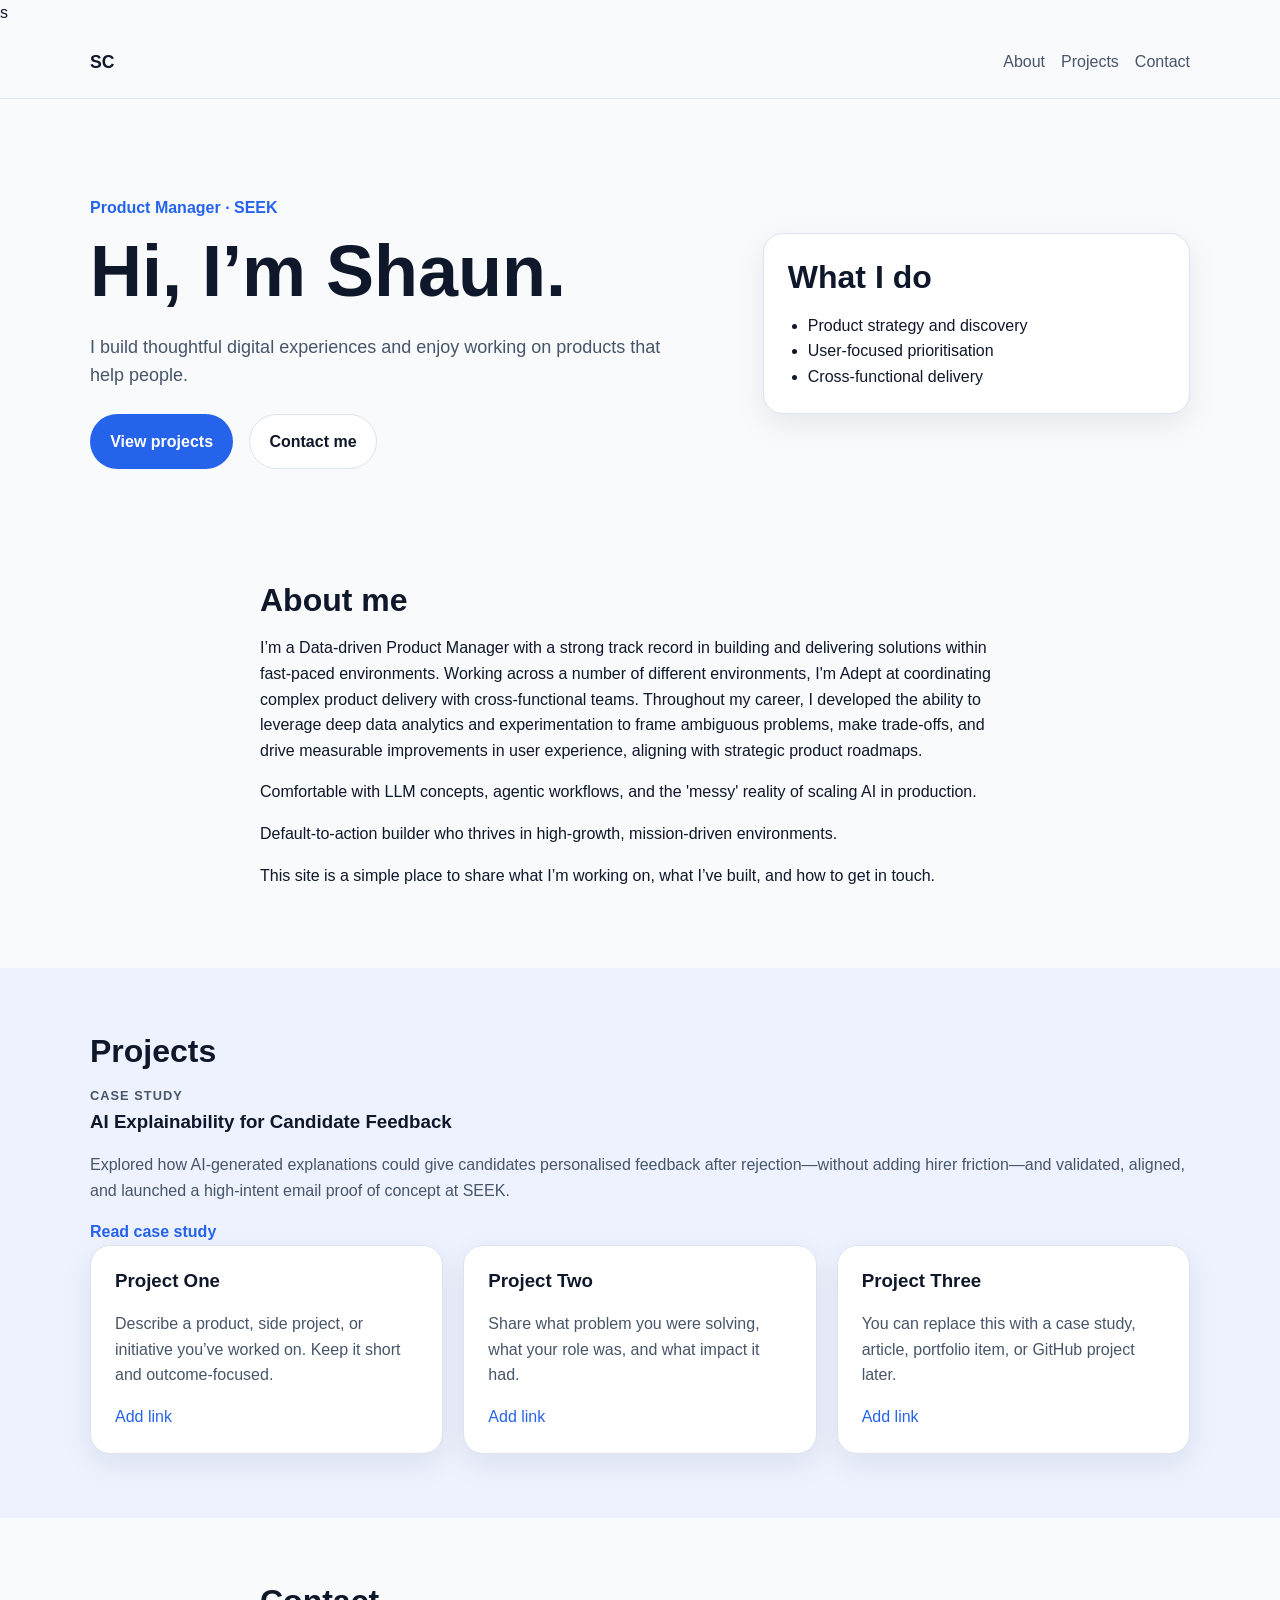
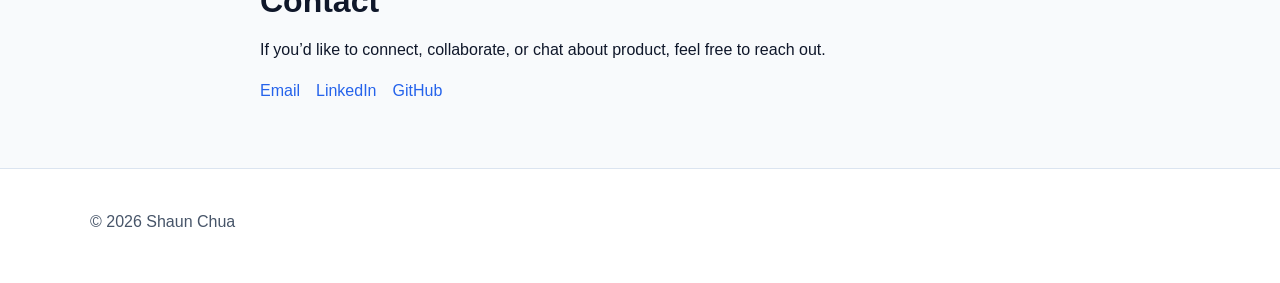
==== index.html @ 6f753bdd "Add files via upload" ====
<!DOCTYPE html>
<html lang="en">
<head>
  <meta charset="UTF-8" />
  <meta name="viewport" content="width=device-width, initial-scale=1.0" />
  <title>Shaun Chua | Product Manager</title>
  <meta name="description" content="Shaun Chua, Product Manager." />
  <link rel="stylesheet" href="style.css" />
</head>
<body>
  <header class="site-header">s
    <div class="container nav">
      <a class="logo" href="#home">SC</a>
      <nav>
        <a href="#about">About</a>
        <a href="#projects">Projects</a>
        <a href="#contact">Contact</a>
      </nav>
    </div>
  </header>

  <main id="home">
    <section class="hero">
      <div class="container hero-grid">
        <div>
          <p class="eyebrow">Product Manager · SEEK</p>
          <h1>Hi, I’m Shaun.</h1>
          <p class="intro">
            I build thoughtful digital experiences and enjoy working on products that help people.
          </p>
          <div class="hero-actions">
            <a class="button primary" href="#projects">View projects</a>
            <a class="button secondary" href="mailto:schua@seek.com.au">Contact me</a>
          </div>
        </div>
        <div class="card highlight">
          <h2>What I do</h2>
          <ul>
            <li>Product strategy and discovery</li>
            <li>User-focused prioritisation</li>
            <li>Cross-functional delivery</li>
          </ul>
        </div>
      </div>
    </section>

    <section id="about" class="section">
      <div class="container narrow">
        <h2>About me</h2>
        <p>
          I’m a Data-driven Product Manager with a strong track record in building and delivering solutions within fast-paced environments. Working across a number of different environments, I'm Adept at coordinating complex product delivery with cross-functional teams. 
          Throughout my career, I developed the ability to leverage deep data analytics and experimentation to frame ambiguous problems, make trade-offs, and drive measurable improvements in user experience, aligning with strategic product roadmaps. 
        </p>
        <p>
        Comfortable with LLM concepts, agentic workflows, and the 'messy' reality of scaling AI in production. 
        </p>
        <p>
        Default-to-action builder who thrives in high-growth, mission-driven environments.
        <p>
          This site is a simple place to share what I’m working on, what I’ve built, and how to get in touch.
        </p>
      </div>
    </section>

    <section id="projects" class="section alt">
      <div class="container">
        <h2>Projects</h2>
        <article class="project-card">
          <p class="project-tag">Case Study</p>
          <h3>AI Explainability for Candidate Feedback</h3>
          <p>
            Explored how AI-generated explanations could give candidates personalised feedback after rejection—without adding hirer friction—and validated, aligned, and launched a high-intent email proof of concept at SEEK.
          </p>
          <a class="project-link" href="/projects/project-genai-seek.html">Read case study</a>
        </article>        
        <div class="project-grid">
          <article class="card project-card">
            <h3>Project One</h3>
            <p>Describe a product, side project, or initiative you’ve worked on. Keep it short and outcome-focused.</p>
            <a href="#">Add link</a>
          </article>
          <article class="card project-card">
            <h3>Project Two</h3>
            <p>Share what problem you were solving, what your role was, and what impact it had.</p>
            <a href="#">Add link</a>
          </article>
          <article class="card project-card">
            <h3>Project Three</h3>
            <p>You can replace this with a case study, article, portfolio item, or GitHub project later.</p>
            <a href="#">Add link</a>
          </article>
        </div>
      </div>
    </section>

    <section id="contact" class="section">
      <div class="container narrow">
        <h2>Contact</h2>
        <p>If you’d like to connect, collaborate, or chat about product, feel free to reach out.</p>
        <div class="contact-links">
          <a href="mailto:shaaunc@gmail.com">Email</a>
          <a href="https://www.linkedin.com/in/shaun-chua/" target="_blank" rel="noreferrer">LinkedIn</a>
          <a href="https://github.com/SC-hub1" target="_blank" rel="noreferrer">GitHub</a>
        </div>
      </div>
    </section>
  </main>

  <footer class="site-footer">
    <div class="container footer-content">
      <p>© 2026 Shaun Chua</p>
    </div>
  </footer>
</body>
</html>
---- style.css ----
:root {
  --bg: #f8fafc;
  --surface: #ffffff;
  --surface-alt: #eef2ff;
  --text: #0f172a;
  --muted: #475569;
  --border: #dbe4f0;
  --primary: #2563eb;
  --primary-dark: #1d4ed8;
  --shadow: 0 10px 30px rgba(15, 23, 42, 0.08);
}

* {
  box-sizing: border-box;
}

html {
  scroll-behavior: smooth;
}

body {
  margin: 0;
  font-family: Inter, Arial, sans-serif;
  background: var(--bg);
  color: var(--text);
  line-height: 1.6;
}

a {
  color: var(--primary);
  text-decoration: none;
}

a:hover {
  text-decoration: underline;
}

.container {
  width: min(1100px, calc(100% - 2rem));
  margin: 0 auto;
}

.narrow {
  width: min(760px, calc(100% - 2rem));
}

.site-header {
  position: sticky;
  top: 0;
  z-index: 10;
  background: rgba(248, 250, 252, 0.92);
  backdrop-filter: blur(12px);
  border-bottom: 1px solid var(--border);
}

.nav {
  display: flex;
  align-items: center;
  justify-content: space-between;
  min-height: 72px;
}

.logo {
  font-weight: 700;
  font-size: 1.1rem;
  color: var(--text);
}

nav {
  display: flex;
  gap: 1rem;
}

nav a {
  color: var(--muted);
  font-weight: 500;
}

.hero {
  padding: 5rem 0 3rem;
}

.hero-grid {
  display: grid;
  grid-template-columns: 1.5fr 1fr;
  gap: 2rem;
  align-items: center;
}

.eyebrow {
  color: var(--primary);
  font-weight: 700;
  margin-bottom: 0.5rem;
}

h1,
 h2,
 h3 {
  line-height: 1.2;
  margin-top: 0;
}

h1 {
  font-size: clamp(2.5rem, 6vw, 4.5rem);
  margin-bottom: 1rem;
}

h2 {
  font-size: 2rem;
  margin-bottom: 1rem;
}

.intro {
  font-size: 1.125rem;
  color: var(--muted);
  max-width: 58ch;
}

.hero-actions {
  display: flex;
  gap: 1rem;
  flex-wrap: wrap;
  margin-top: 1.5rem;
}

.button {
  display: inline-block;
  padding: 0.85rem 1.2rem;
  border-radius: 999px;
  font-weight: 600;
  border: 1px solid transparent;
}

.button:hover {
  text-decoration: none;
}

.button.primary {
  background: var(--primary);
  color: white;
}

.button.primary:hover {
  background: var(--primary-dark);
}

.button.secondary {
  background: white;
  color: var(--text);
  border-color: var(--border);
}

.section {
  padding: 4rem 0;
}

.alt {
  background: var(--surface-alt);
}

.card {
  background: var(--surface);
  border: 1px solid var(--border);
  border-radius: 20px;
  padding: 1.5rem;
  box-shadow: var(--shadow);
}

.highlight ul {
  padding-left: 1.25rem;
  margin-bottom: 0;
}

.project-grid {
  display: grid;
  grid-template-columns: repeat(3, 1fr);
  gap: 1.25rem;
}

.project-card p {
  color: var(--muted);
}

.contact-links {
  display: flex;
  gap: 1rem;
  flex-wrap: wrap;
  margin-top: 1rem;
}

.site-footer {
  border-top: 1px solid var(--border);
  padding: 1.5rem 0 2rem;
  background: white;
}

.footer-content {
  display: flex;
  justify-content: space-between;
  gap: 1rem;
  flex-wrap: wrap;
  color: var(--muted);
}

@media (max-width: 800px) {
  .hero-grid,
  .project-grid {
    grid-template-columns: 1fr;
  }

  .nav {
    flex-direction: column;
    justify-content: center;
    padding: 1rem 0;
    gap: 0.75rem;
  }

  .hero {
    padding-top: 3rem;
  }

  h1 {
    font-size: 2.5rem;
  }
}
.project-tag,
.meta-label {
  display: block;
  text-transform: uppercase;
  letter-spacing: 0.08em;
  font-size: 0.8rem;
  font-weight: 600;
  color: var(--muted);
  margin-bottom: 0.25rem;
}

.project-meta {
  display: grid;
  grid-template-columns: repeat(auto-fit, minmax(160px, 1fr));
  gap: 1.25rem;
  margin-top: 2rem;
}

.project-meta p {
  margin: 0;
  font-weight: 600;
}

.project-body h2:not(:first-child) {
  margin-top: 2.5rem;
}

.project-body h3 {
  font-size: 1.25rem;
  margin-top: 1.75rem;
  margin-bottom: 0.75rem;
}

.project-body p,
.project-body ul {
  color: var(--muted);
}

.project-body blockquote {
  margin: 1.5rem 0;
  padding: 1.25rem 1.5rem;
  border-left: 4px solid var(--primary);
  background: var(--surface);
  border-radius: 0 12px 12px 0;
}

.project-body blockquote p {
  margin: 0;
  color: var(--text);
  font-size: 1.05rem;
}

.project-link,
.back-link a {
  color: var(--primary);
  font-weight: 600;
}

.back-link {
  margin-bottom: 1rem;
}

.back-link a:hover,
.project-link:hover {
  text-decoration: underline;
}
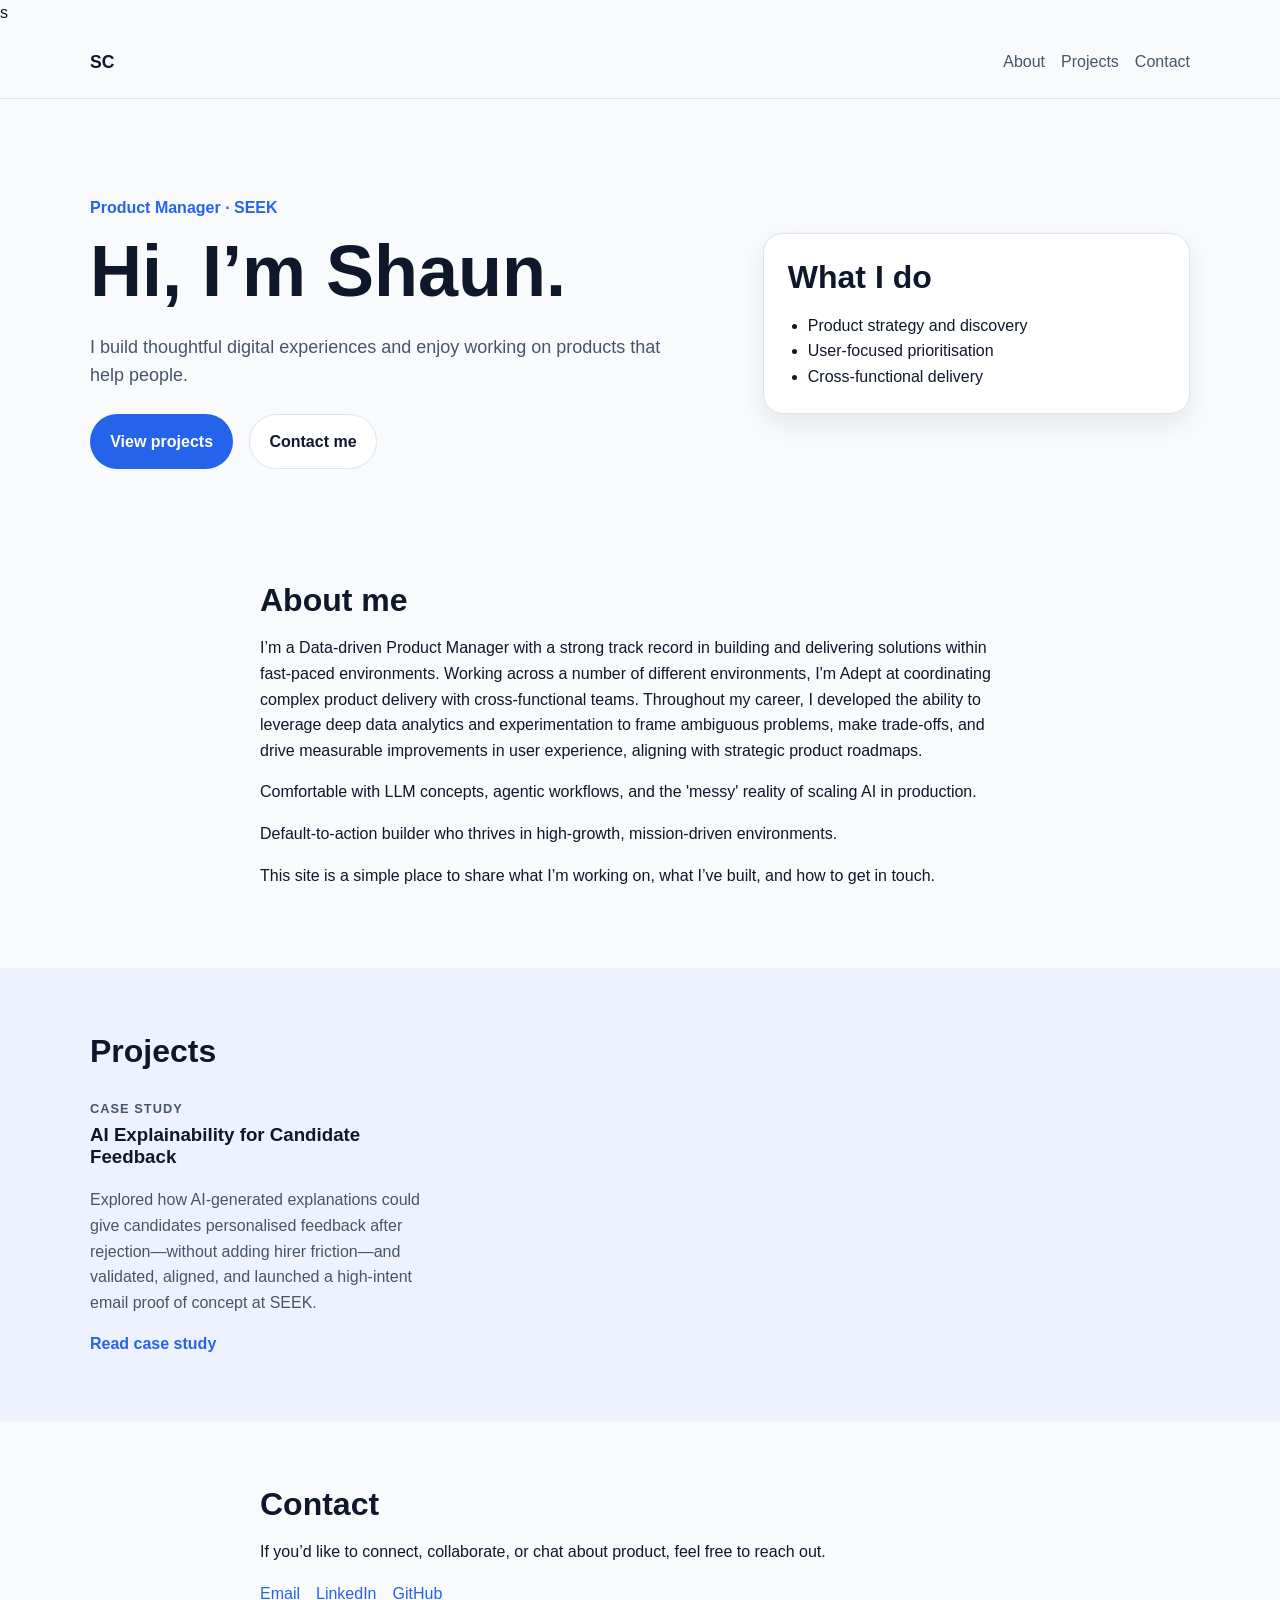
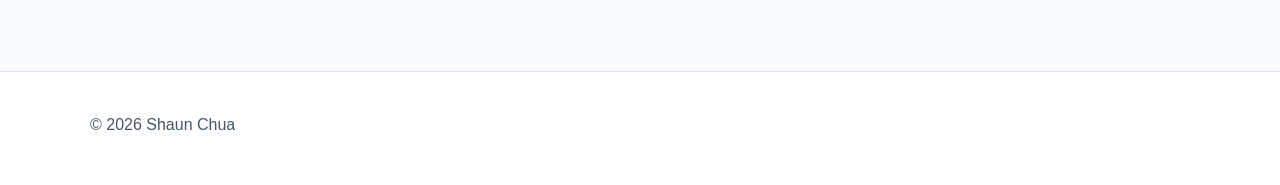
==== commit e5ef2799: "Update index.html" ====
--- a/index.html
+++ b/index.html
@@ -64,31 +64,16 @@
 
     <section id="projects" class="section alt">
       <div class="container">
-        <h2>Projects</h2>
-        <article class="project-card">
-          <p class="project-tag">Case Study</p>
-          <h3>AI Explainability for Candidate Feedback</h3>
+        <h2>Projects</h2>   
+        <div class="project-grid">
+          <article class="project-card">
+            <p class="project-tag">Case Study</p>
+            <h3>AI Explainability for Candidate Feedback</h3>
           <p>
             Explored how AI-generated explanations could give candidates personalised feedback after rejection—without adding hirer friction—and validated, aligned, and launched a high-intent email proof of concept at SEEK.
           </p>
           <a class="project-link" href="/projects/project-genai-seek.html">Read case study</a>
-        </article>        
-        <div class="project-grid">
-          <article class="card project-card">
-            <h3>Project One</h3>
-            <p>Describe a product, side project, or initiative you’ve worked on. Keep it short and outcome-focused.</p>
-            <a href="#">Add link</a>
-          </article>
-          <article class="card project-card">
-            <h3>Project Two</h3>
-            <p>Share what problem you were solving, what your role was, and what impact it had.</p>
-            <a href="#">Add link</a>
-          </article>
-          <article class="card project-card">
-            <h3>Project Three</h3>
-            <p>You can replace this with a case study, article, portfolio item, or GitHub project later.</p>
-            <a href="#">Add link</a>
-          </article>
+        </article>     
         </div>
       </div>
     </section>
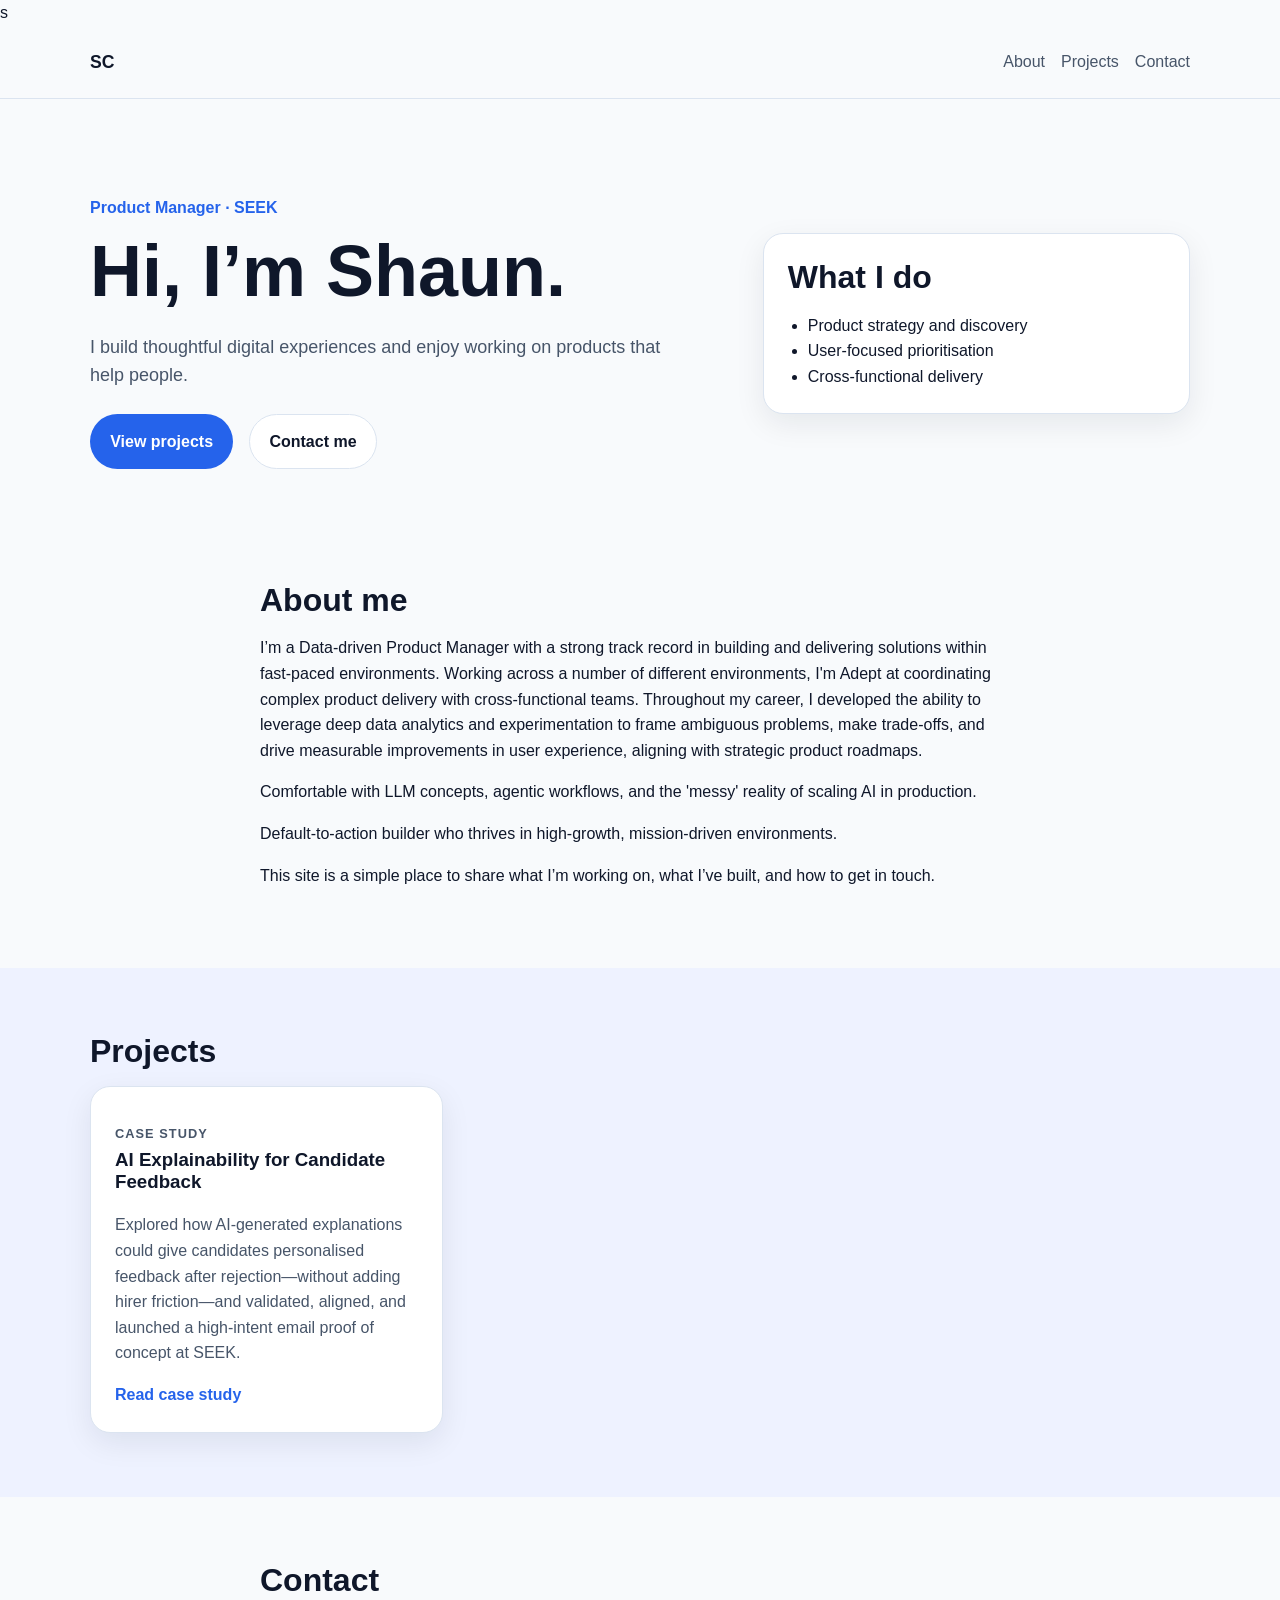
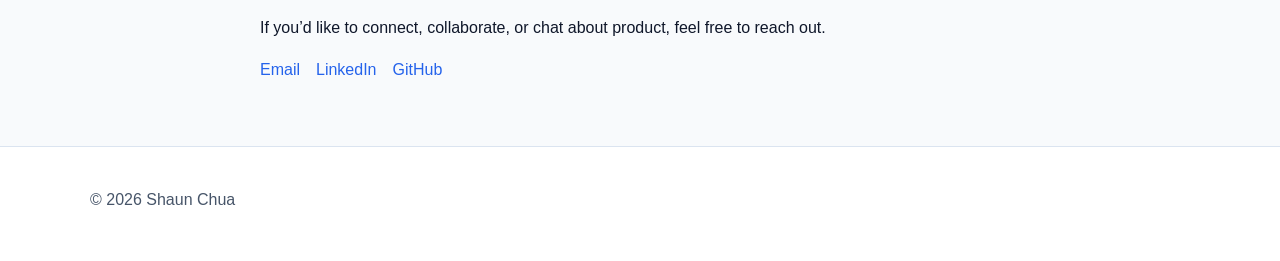
==== commit fe42dae7: "Update index.html" ====
--- a/index.html
+++ b/index.html
@@ -66,7 +66,7 @@
       <div class="container">
         <h2>Projects</h2>   
         <div class="project-grid">
-          <article class="project-card">
+          <article class="card project-card">
             <p class="project-tag">Case Study</p>
             <h3>AI Explainability for Candidate Feedback</h3>
           <p>
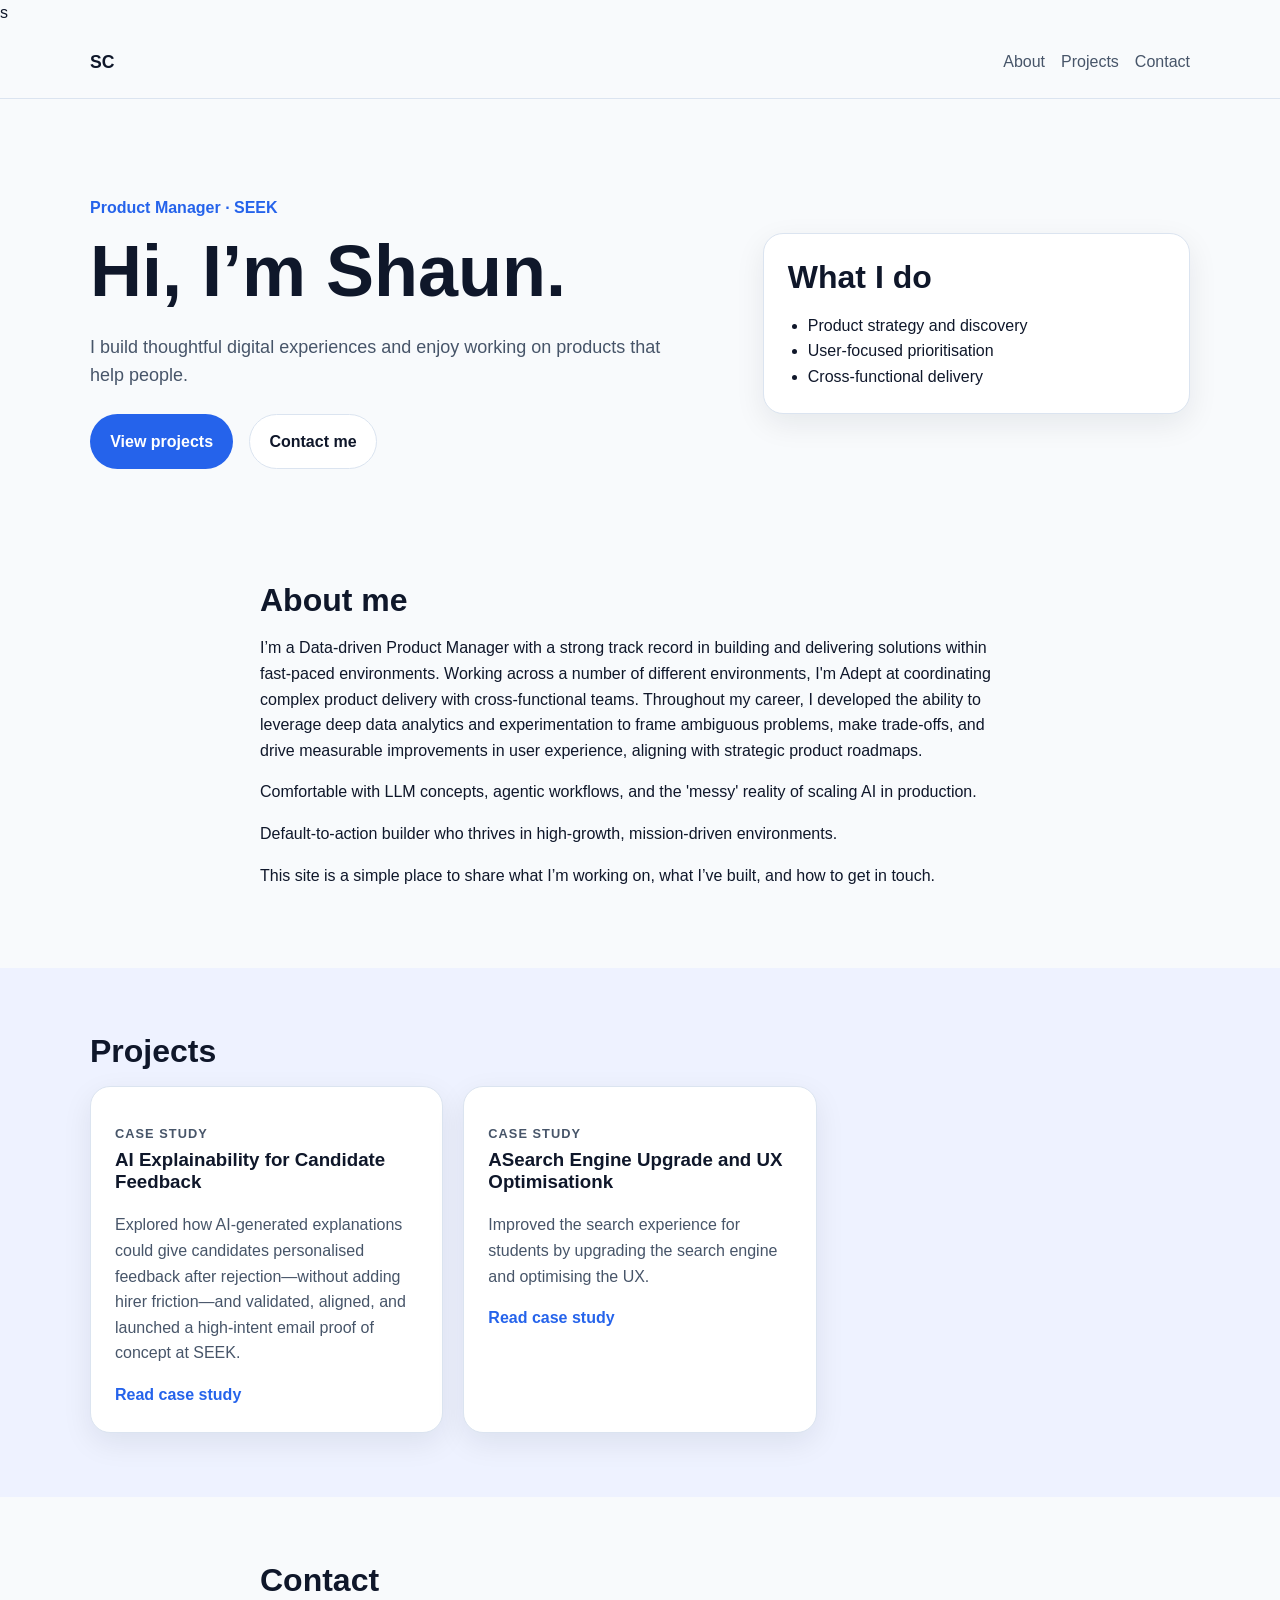
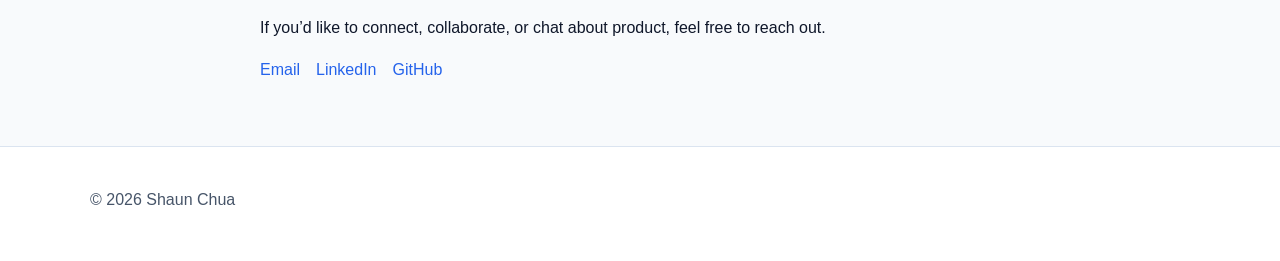
==== commit ce3db368: "Update index.html" ====
--- a/index.html
+++ b/index.html
@@ -74,6 +74,14 @@
           </p>
           <a class="project-link" href="/projects/project-genai-seek.html">Read case study</a>
         </article>     
+        <article class="card project-card">
+            <p class="project-tag">Case Study</p>
+            <h3>ASearch Engine Upgrade and UX Optimisationk</h3>
+          <p>
+          Improved the search experience for students by upgrading the search engine and optimising the UX.
+          </p>
+          <a class="project-link" href="/projects/project-search-exp-cfox.html">Read case study</a>
+        </article>    
         </div>
       </div>
     </section>
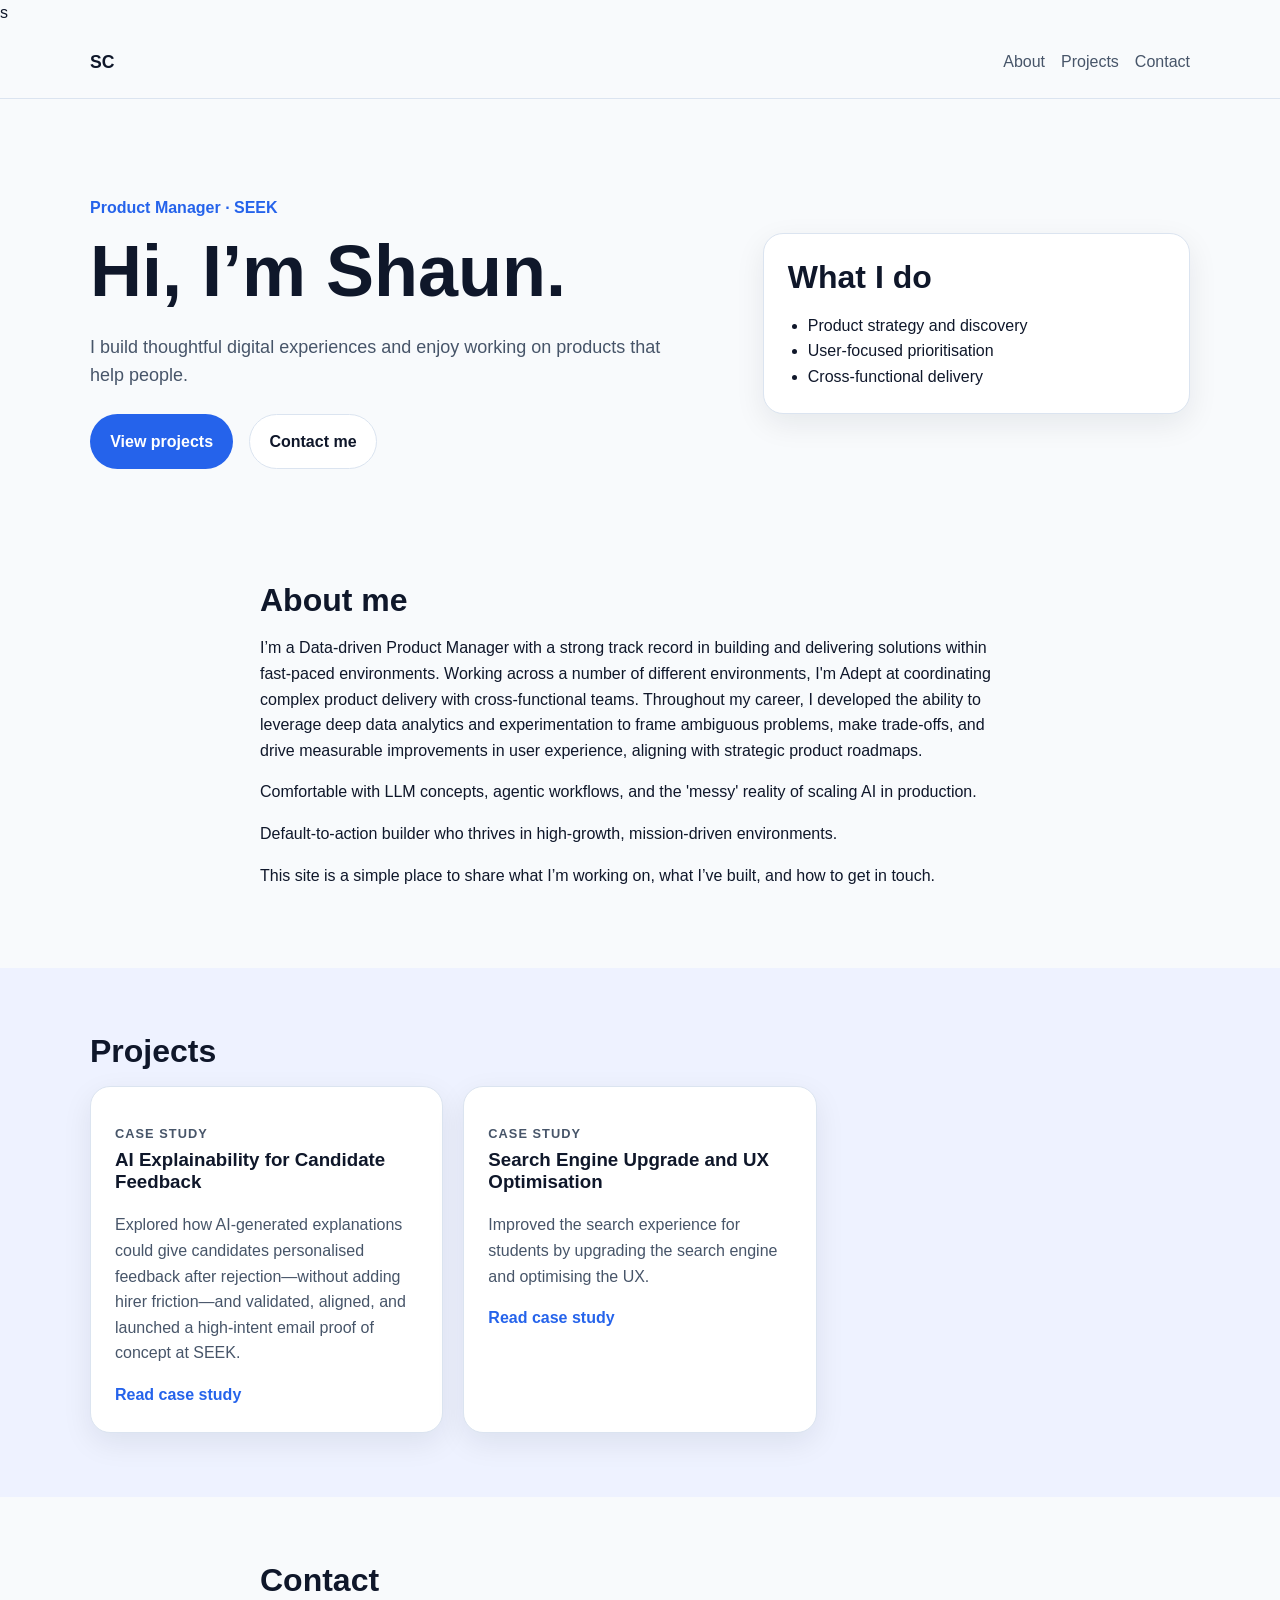
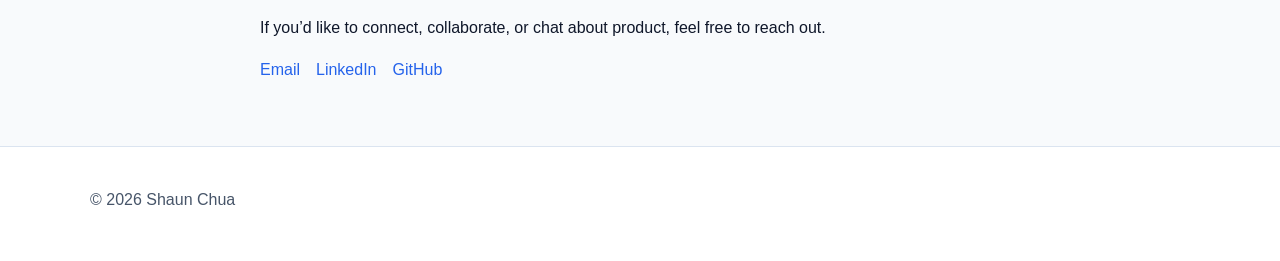
==== commit 5b3a8a3d: "Update index.html" ====
--- a/index.html
+++ b/index.html
@@ -76,7 +76,7 @@
         </article>     
         <article class="card project-card">
             <p class="project-tag">Case Study</p>
-            <h3>ASearch Engine Upgrade and UX Optimisationk</h3>
+            <h3>Search Engine Upgrade and UX Optimisation</h3>
           <p>
           Improved the search experience for students by upgrading the search engine and optimising the UX.
           </p>
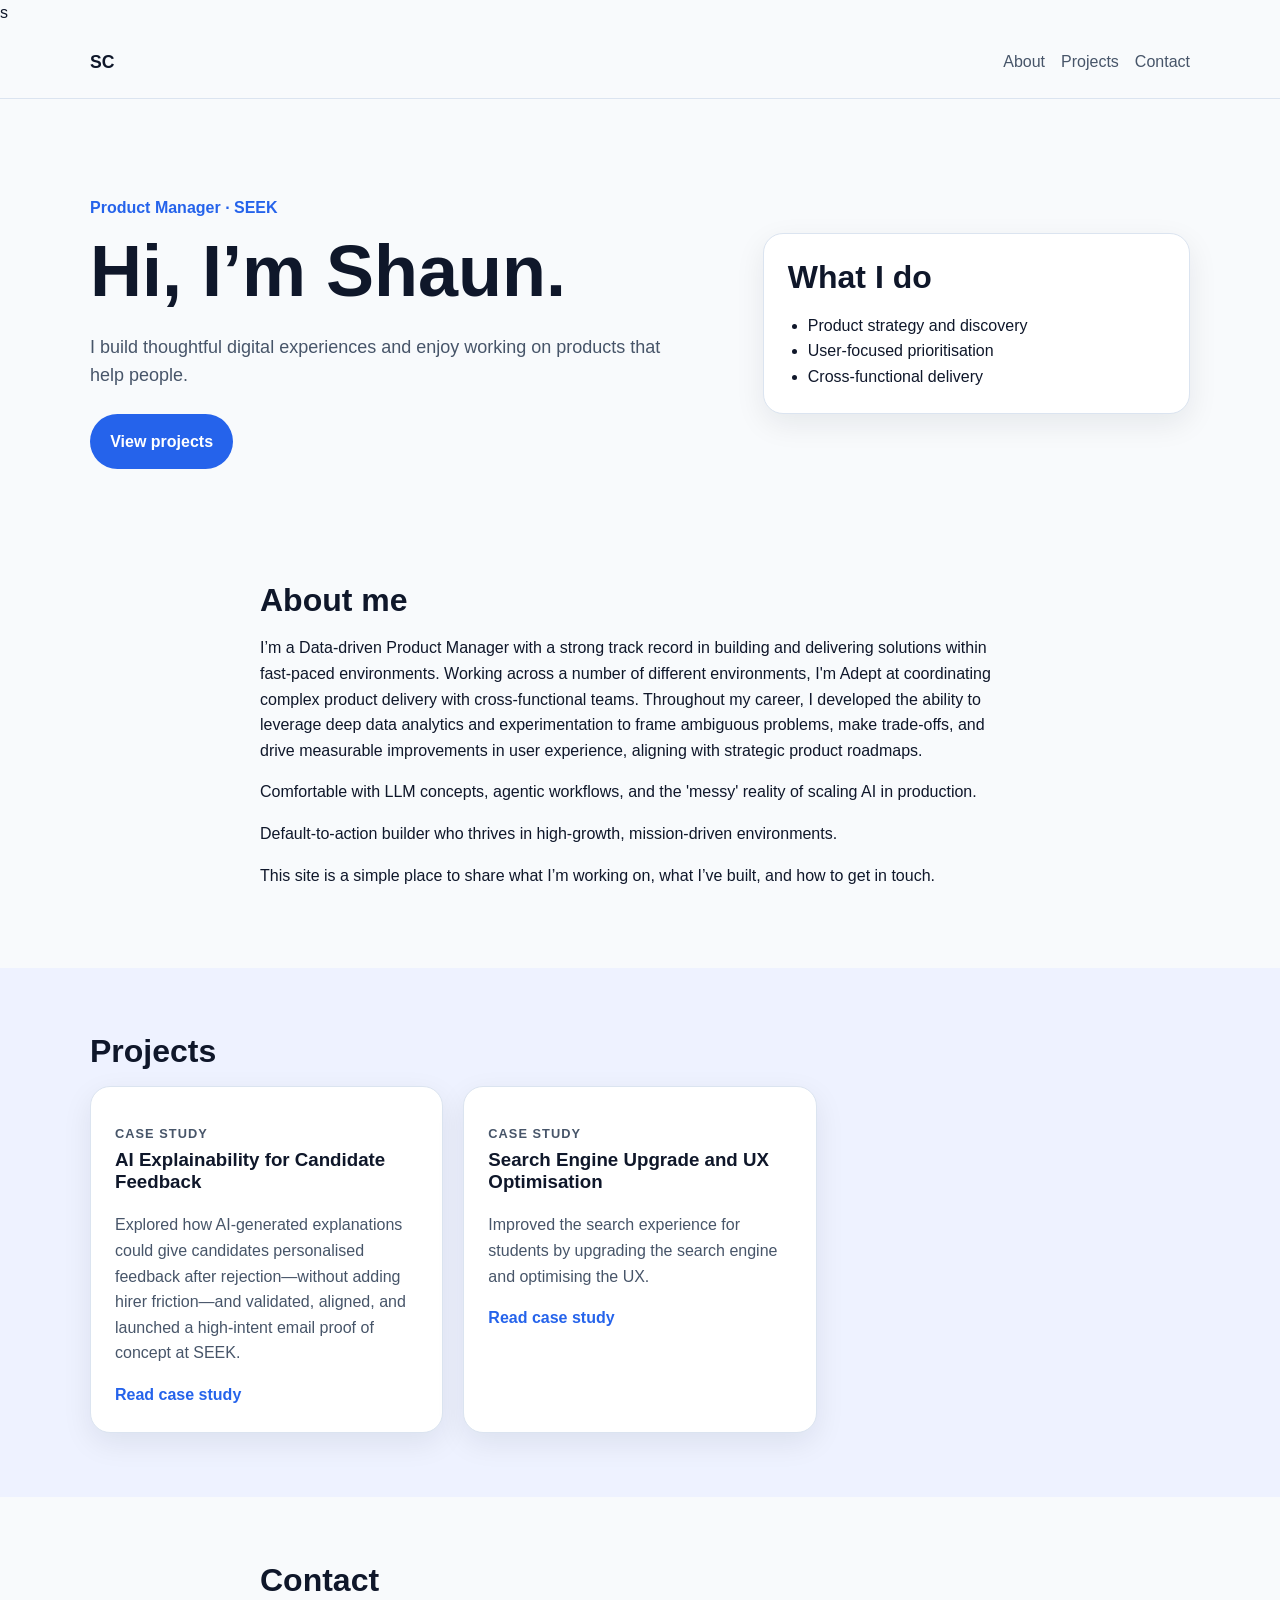
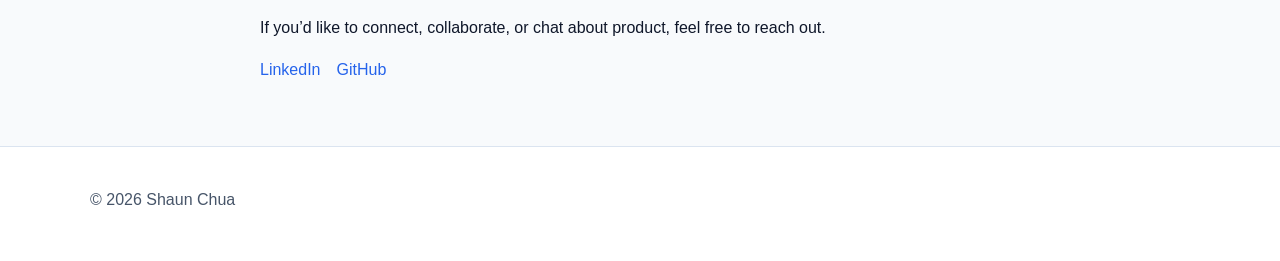
==== commit 48b0e386: "Update index.html" ====
--- a/index.html
+++ b/index.html
@@ -30,7 +30,6 @@
           </p>
           <div class="hero-actions">
             <a class="button primary" href="#projects">View projects</a>
-            <a class="button secondary" href="mailto:schua@seek.com.au">Contact me</a>
           </div>
         </div>
         <div class="card highlight">
@@ -91,7 +90,6 @@
         <h2>Contact</h2>
         <p>If you’d like to connect, collaborate, or chat about product, feel free to reach out.</p>
         <div class="contact-links">
-          <a href="mailto:shaaunc@gmail.com">Email</a>
           <a href="https://www.linkedin.com/in/shaun-chua/" target="_blank" rel="noreferrer">LinkedIn</a>
           <a href="https://github.com/SC-hub1" target="_blank" rel="noreferrer">GitHub</a>
         </div>
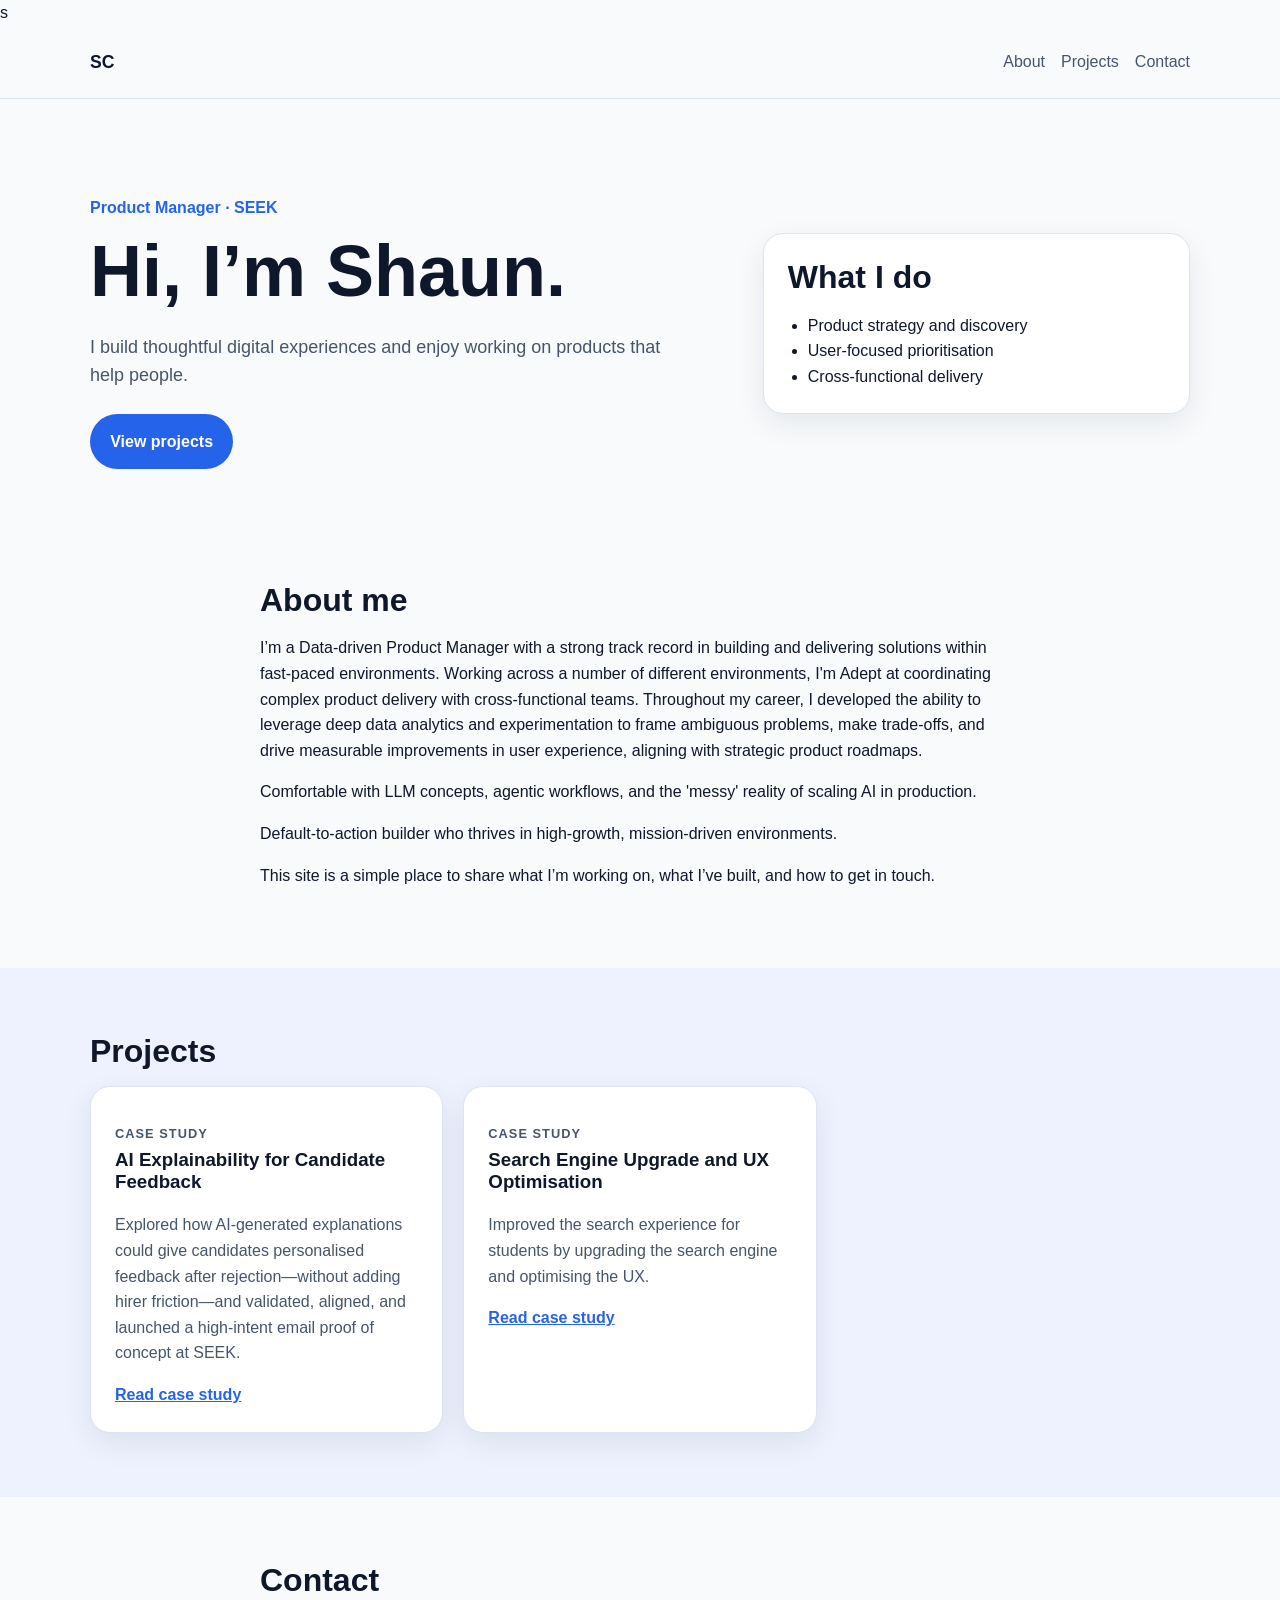
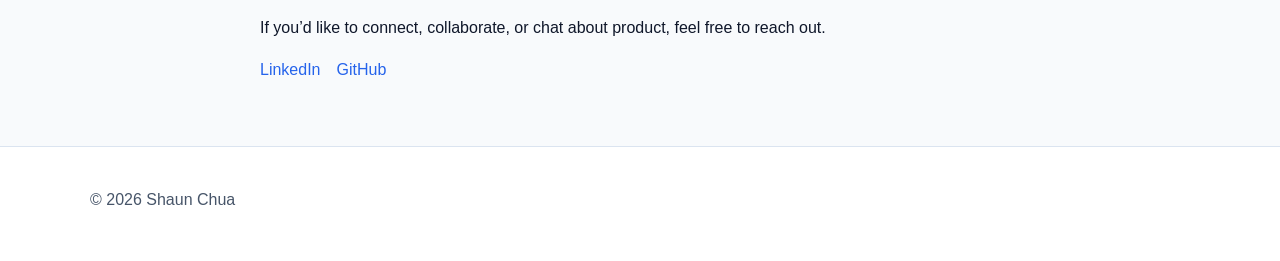
==== commit 8c6ca411: "Update index.html" ====
--- a/index.html
+++ b/index.html
@@ -71,7 +71,7 @@
           <p>
             Explored how AI-generated explanations could give candidates personalised feedback after rejection—without adding hirer friction—and validated, aligned, and launched a high-intent email proof of concept at SEEK.
           </p>
-          <a class="project-link" href="/projects/project-genai-seek.html">Read case study</a>
+          <a class="project-link" href="/projects/project-genai-seek.html" style="text-decoration: underline;">Read case study</a>
         </article>     
         <article class="card project-card">
             <p class="project-tag">Case Study</p>
@@ -79,7 +79,7 @@
           <p>
           Improved the search experience for students by upgrading the search engine and optimising the UX.
           </p>
-          <a class="project-link" href="/projects/project-search-exp-cfox.html">Read case study</a>
+          <a class="project-link" href="/projects/project-search-exp-cfox.html" style="text-decoration: underline;">Read case study</a>
         </article>    
         </div>
       </div>
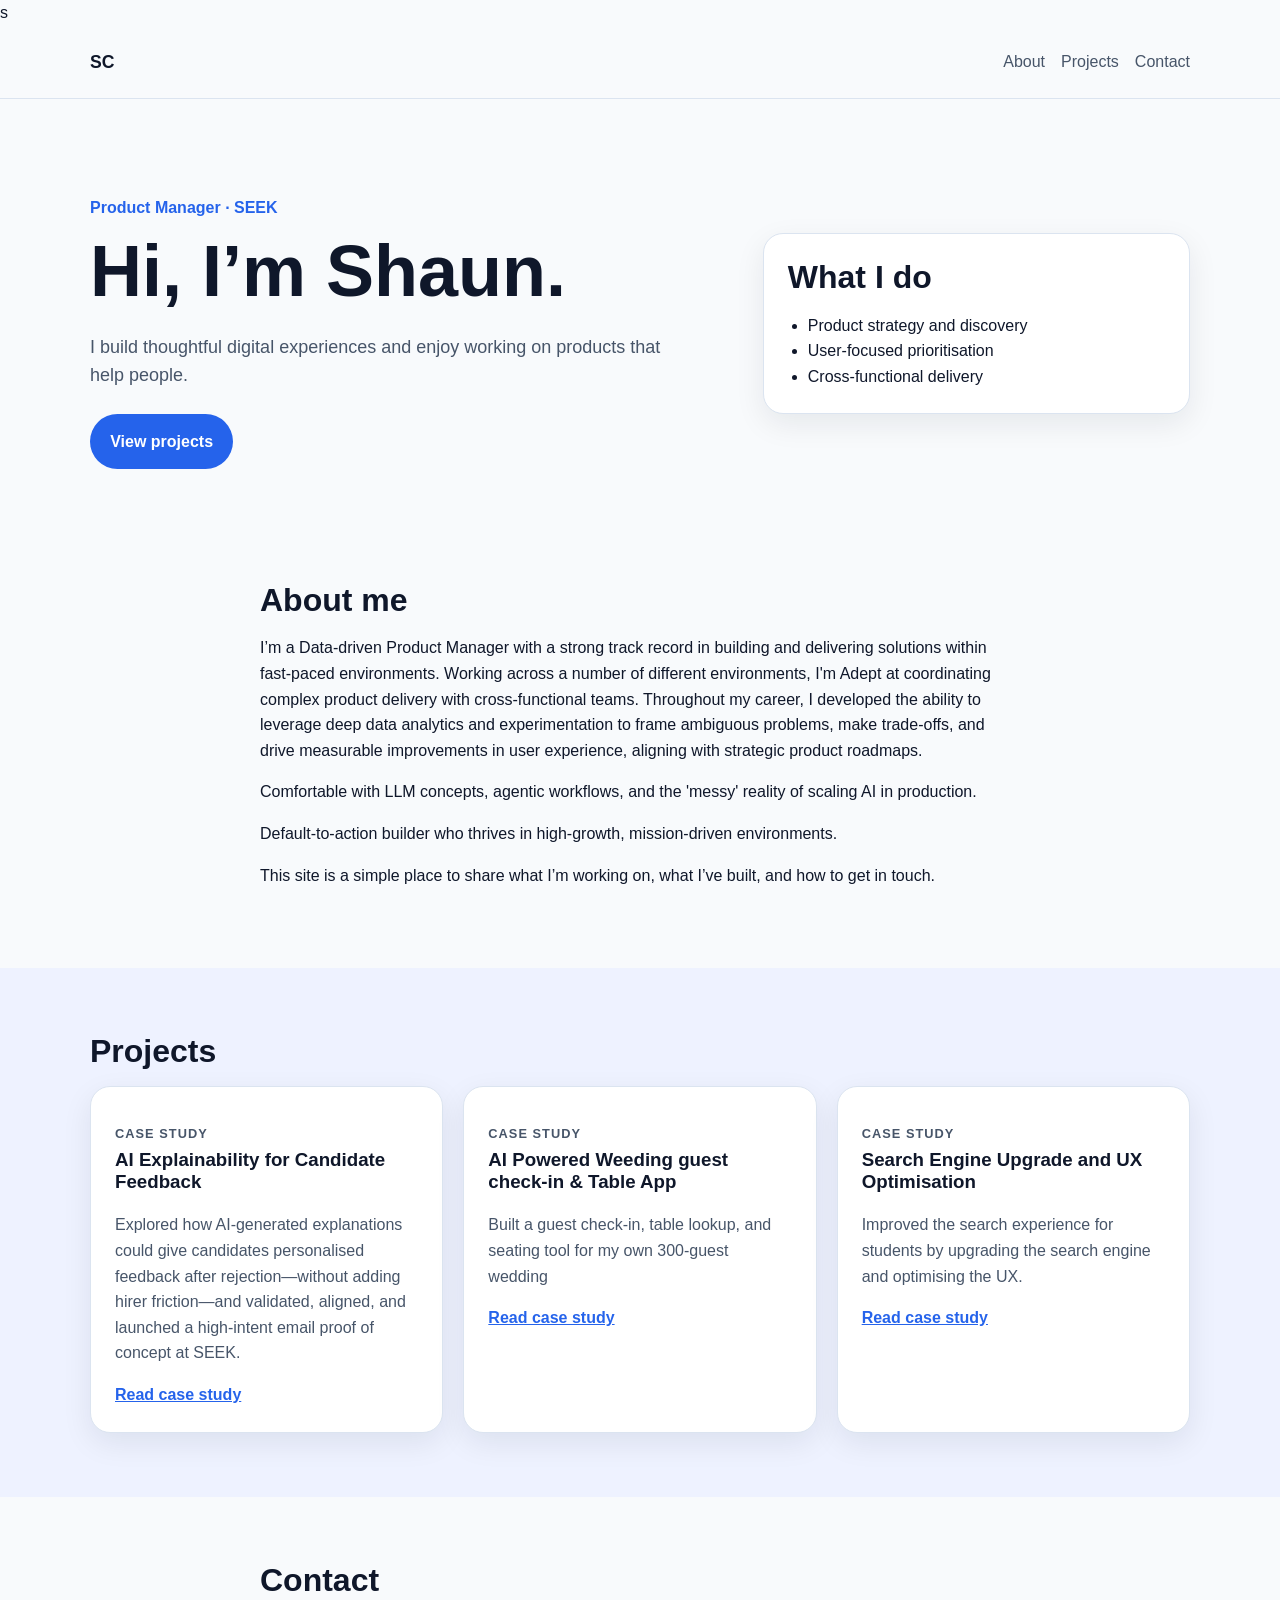
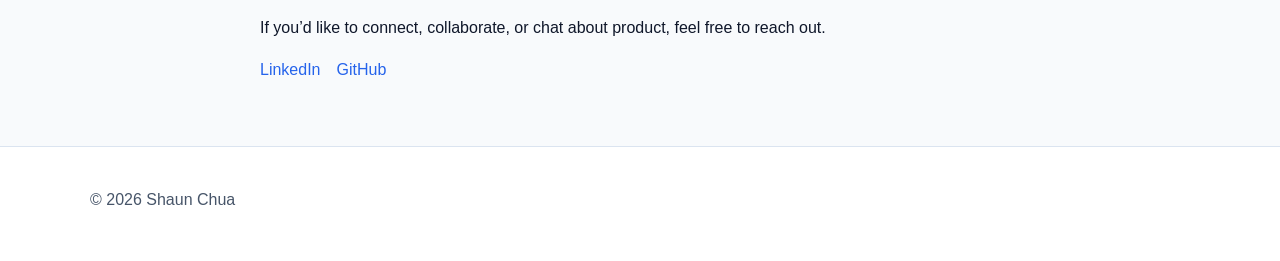
==== commit ddaec364: "added new tile for new project" ====
--- a/index.html
+++ b/index.html
@@ -75,6 +75,14 @@
         </article>     
         <article class="card project-card">
             <p class="project-tag">Case Study</p>
+            <h3>AI Powered Weeding guest check-in & Table App</h3>
+          <p>
+            Built a guest check-in, table lookup, and seating tool for my own 300-guest wedding 
+          </p>
+          <a class="project-link" href="/projects/project-wedding-app.html" style="text-decoration: underline;">Read case study</a>
+        </article>     
+        <article class="card project-card">
+            <p class="project-tag">Case Study</p>
             <h3>Search Engine Upgrade and UX Optimisation</h3>
           <p>
           Improved the search experience for students by upgrading the search engine and optimising the UX.
